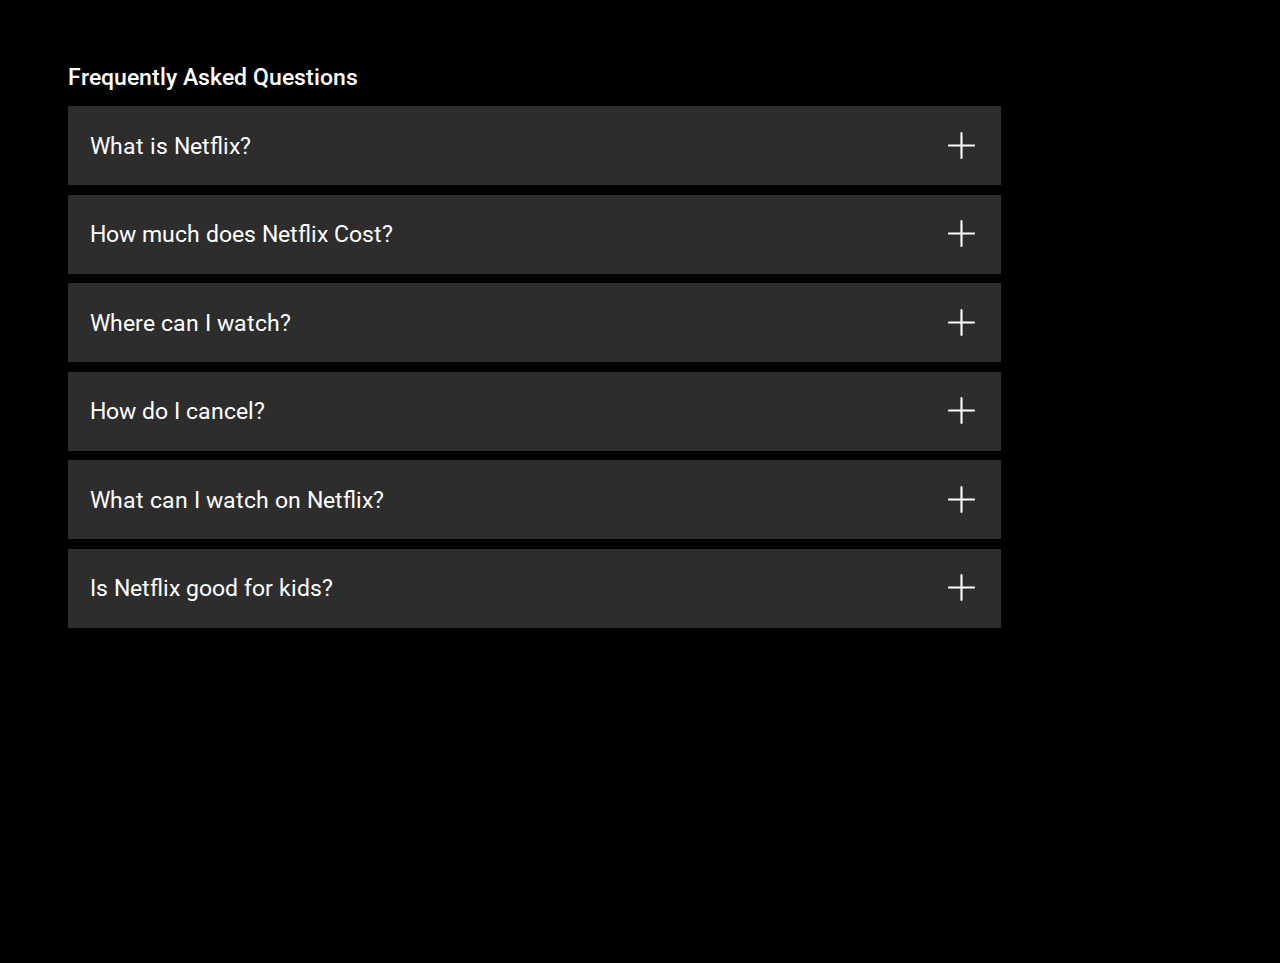
==== components/faq.html @ 30eda6ee "some changes made" ====
<!DOCTYPE html>
<html lang="en">
<head>
    <meta charset="UTF-8">
    <meta name="viewport" content="width=device-width, initial-scale=1.0">
    <title>Faq Component</title>
    <link rel="stylesheet" href="../css/faq.css">
</head>
<body>
    <section class="faq-component">
        <h2>Frequently Asked Questions</h2>

        <ul class="accordion">
            <li>
                <input type="radio" name="accordion" id="first">
                <label for="first">What is Netflix?</label>
                <span id="plus-cross"></span>
                <div class="content">
                    <h3>Netflix is a streaming service that offers a wide variety of award-winning TV shows, movies, anime, documentaries and more – on thousands of internet-connected devices.</h3>

                    <br><br>
                    <h3>You can watch as much as you want, whenever you want, without a single ad – all for one low monthly price. There's always something new to discover, and new TV shows and movies are added every week!</h3>
                </div>
            </li>
            <li>
                <input type="radio" name="accordion" id="second">
                <label for="second">How much does Netflix Cost?</label>
                <span id="plus-cross"></span>
                <div class="content">
                    <h3>Watch Netflix on your smartphone, tablet, Smart TV, laptop, or streaming device, all for one fixed monthly fee. Plans range from ₹149 to ₹649 a month. No extra costs, no contracts.</h3>
                </div>
            </li>
            <li>
                <input type="radio" name="accordion" id="third">
                <label for="third">Where can I watch?</label>
                <span id="plus-cross"></span>
                <div class="content">
                    <h3>Watch anywhere, anytime. Sign in with your Netflix account to watch instantly on the web at netflix.com from your personal computer or on any internet-connected device that offers the Netflix app, including smart TVs, smartphones, tablets, streaming media players and game consoles.</h3>

                    <br><br>
                    <h3>You can also download your favourite shows with the iOS, Android, or Windows 10 app. Use downloads to watch while you're on the go and without an internet connection. Take Netflix with you anywhere.</h3>
                </div>
            </li>
            <li>
                <input type="radio" name="accordion" id="fourth">
                <label for="fourth">How do I cancel?</label>
                <span id="plus-cross"></span>
                <div class="content">
                    <h3>Netflix is flexible. There are no annoying contracts and no commitments. You can easily cancel your account online in two clicks. There are no cancellation fees – start or stop your account anytime.</h3>
                </div>
            </li>
            <li>
                <input type="radio" name="accordion" id="fifth">
                <label for="fifth">What can I watch on Netflix?</label>
                <span id="plus-cross"></span>
                <div class="content">
                    <h3>Netflix has an extensive library of feature films, documentaries, TV shows, anime, award-winning Netflix originals, and more. Watch as much as you want, anytime you want.</h3>
                </div>
            </li>
            <li>
                <input type="radio" name="accordion" id="sixth">
                <label for="sixth">Is Netflix good for kids?</label>
                <span id="plus-cross"></span>
                <div class="content">
                    <h3>The Netflix Kids experience is included in your membership to give parents control while kids enjoy family-friendly TV shows and films in their own space.</h3>

                    <br><br>
                    <h3>Kids profiles come with PIN-protected parental controls that let you restrict the maturity rating of content kids can watch and block specific titles you don’t want kids to see.</h3>
                </div>
            </li>
        </ul>
    </section>
    
</body>
</html>
---- css/faq.css ----
@import url('https://fonts.googleapis.com/css2?family=Roboto:wght@400;500;700;900&display=swap');
/* Color Palette */

:root{
    --primary-color: #E50914;
    --primary-color-hover: #c70e17;
    --secondary-color: #000;
    --primary-text-color: #fff;
    --secondary-text-color: #b3b3b3;
    --acent-color: #2D2D2D;
}


/* Starting of CSS */

*{
    margin: 0;
    padding: 0;
    box-sizing: border-box;
    text-decoration: none;
}

html{
    font-size: 16px;
}

body{
    font-family: 'Roboto', sans-serif;
    text-decoration: none;
    background-color: var(--secondary-color);
    scroll-behavior: smooth;
    width: 100%;
    height: 100dvh;
    padding: 0rem 10.5rem 0rem 9.25rem;
}

.faq-component{
    margin-top: 4.2rem;
    width: 100%;
    padding: 0 18.5% 0 0;
}

.faq-component > h2{
    color: var(--primary-text-color);
    font-size: 1.55rem;
    margin-bottom: 1rem;
}

.accordion{
    width: 100%;
}

.accordion li{
    list-style: none;
    background-color: var(--acent-color);
    position: relative;
    margin-top: 0.5rem;
    
}

.accordion li label{
    color: var(--primary-text-color);
    font-size: 1.55rem;
    font-weight: 400;
    padding: 1.7rem 1.5rem;
    display: block;
    border-bottom: 2px solid var(--secondary-color);
    cursor: pointer;
    transition: background-color 0.1s linear;
}

.accordion li label:hover{
    background-color: #494848;
}

.accordion li input[type="radio"]{
    display: none;
}

.accordion li #plus-cross{
    position: absolute;
    background-image: url("../assests/plus.svg");
    background-size: cover;
    top: 1.7rem;
    right: 1.7rem;
    width: 1.8rem;
    height: 1.8rem;
    /* transform: rotate(45deg); */
}

.accordion .content{
    display: none;
}

.content h3{
    color: var(--primary-text-color);
    font-size: 1.55rem;
    font-weight: 400;
}

.accordion input[type="radio"]:checked ~ .content{
    display: block;
    padding: 1.5rem;
}
.accordion input[type="radio"]:checked ~ #plus-cross{
    transform: rotate(45deg);
}

/* Responsiveness */

@media screen and (max-width: 1280px){
    html{
        font-size: 15px;
    }
    body{
        padding: 0rem 4.5rem 0rem 4.5rem;
    }
    .faq-component > h2{
        font-weight: 500;
    }
}

@media screen and (max-width: 960px){
    html{
        font-size: 11px;
    }
    body{
        padding: 0rem 2rem;
    }
    .faq-component{
        padding: 0;
    }
    .faq-component > h2{
        font-weight: 400;
    }
}

@media screen and (max-width: 960px){
    html{
        font-size: 11px;
    }
    body{
        padding: 0rem 1.5rem;
    }
}
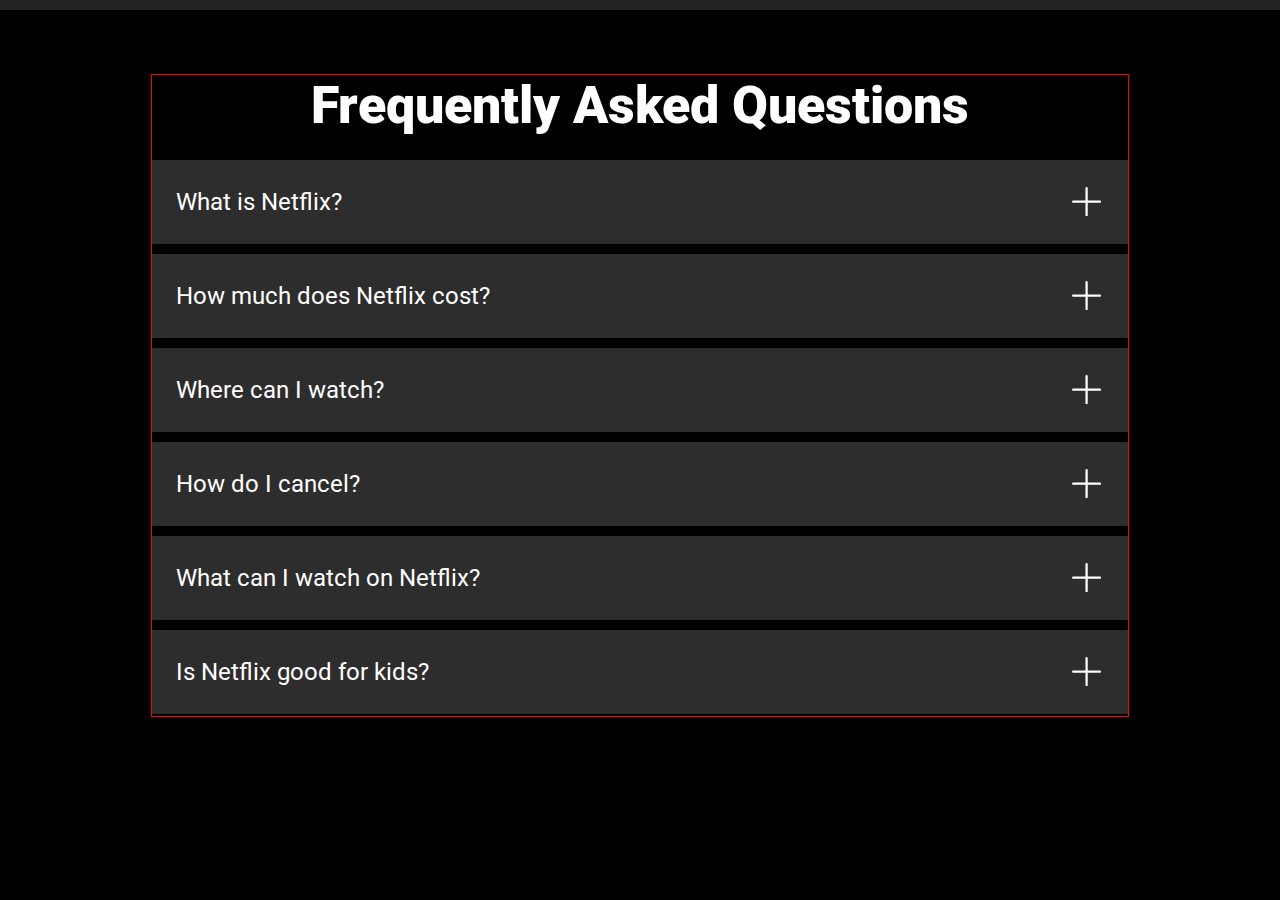
==== commit 4f1ca7d3: "faq-component made responsive" ====
--- a/components/faq.html
+++ b/components/faq.html
@@ -7,68 +7,71 @@
     <link rel="stylesheet" href="../css/faq.css">
 </head>
 <body>
-    <section class="faq-component">
-        <h2>Frequently Asked Questions</h2>
+    <div class="section-divider"></div>
 
-        <ul class="accordion">
-            <li>
-                <input type="radio" name="accordion" id="first">
-                <label for="first">What is Netflix?</label>
-                <span id="plus-cross"></span>
-                <div class="content">
-                    <h3>Netflix is a streaming service that offers a wide variety of award-winning TV shows, movies, anime, documentaries and more – on thousands of internet-connected devices.</h3>
-
-                    <br><br>
-                    <h3>You can watch as much as you want, whenever you want, without a single ad – all for one low monthly price. There's always something new to discover, and new TV shows and movies are added every week!</h3>
-                </div>
-            </li>
-            <li>
-                <input type="radio" name="accordion" id="second">
-                <label for="second">How much does Netflix Cost?</label>
-                <span id="plus-cross"></span>
-                <div class="content">
-                    <h3>Watch Netflix on your smartphone, tablet, Smart TV, laptop, or streaming device, all for one fixed monthly fee. Plans range from ₹149 to ₹649 a month. No extra costs, no contracts.</h3>
-                </div>
-            </li>
-            <li>
-                <input type="radio" name="accordion" id="third">
-                <label for="third">Where can I watch?</label>
-                <span id="plus-cross"></span>
-                <div class="content">
-                    <h3>Watch anywhere, anytime. Sign in with your Netflix account to watch instantly on the web at netflix.com from your personal computer or on any internet-connected device that offers the Netflix app, including smart TVs, smartphones, tablets, streaming media players and game consoles.</h3>
-
-                    <br><br>
-                    <h3>You can also download your favourite shows with the iOS, Android, or Windows 10 app. Use downloads to watch while you're on the go and without an internet connection. Take Netflix with you anywhere.</h3>
-                </div>
-            </li>
-            <li>
-                <input type="radio" name="accordion" id="fourth">
-                <label for="fourth">How do I cancel?</label>
-                <span id="plus-cross"></span>
-                <div class="content">
-                    <h3>Netflix is flexible. There are no annoying contracts and no commitments. You can easily cancel your account online in two clicks. There are no cancellation fees – start or stop your account anytime.</h3>
-                </div>
-            </li>
-            <li>
-                <input type="radio" name="accordion" id="fifth">
-                <label for="fifth">What can I watch on Netflix?</label>
-                <span id="plus-cross"></span>
-                <div class="content">
-                    <h3>Netflix has an extensive library of feature films, documentaries, TV shows, anime, award-winning Netflix originals, and more. Watch as much as you want, anytime you want.</h3>
-                </div>
-            </li>
-            <li>
-                <input type="radio" name="accordion" id="sixth">
-                <label for="sixth">Is Netflix good for kids?</label>
-                <span id="plus-cross"></span>
-                <div class="content">
-                    <h3>The Netflix Kids experience is included in your membership to give parents control while kids enjoy family-friendly TV shows and films in their own space.</h3>
-
-                    <br><br>
-                    <h3>Kids profiles come with PIN-protected parental controls that let you restrict the maturity rating of content kids can watch and block specific titles you don’t want kids to see.</h3>
-                </div>
-            </li>
-        </ul>
+    <section class="faq-layout">
+        <div class="faq-component">
+            <h2>Frequently Asked Questions</h2>
+            <ul class="accordion">
+                <li>
+                    <input type="radio" name="accordion" id="first">
+                    <label for="first">What is Netflix?</label>
+                    <span id="plus-cross"></span>
+                    <div class="content">
+                        <h3>Netflix is a streaming service that offers a wide variety of award-winning TV shows, movies, anime, documentaries and more – on thousands of internet-connected devices.</h3>
+    
+                        <br><br>
+                        <h3>You can watch as much as you want, whenever you want, without a single ad – all for one low monthly price. There's always something new to discover, and new TV shows and movies are added every week!</h3>
+                    </div>
+                </li>
+                <li>
+                    <input type="radio" name="accordion" id="second">
+                    <label for="second">How much does Netflix cost?</label>
+                    <span id="plus-cross"></span>
+                    <div class="content">
+                        <h3>Watch Netflix on your smartphone, tablet, Smart TV, laptop, or streaming device, all for one fixed monthly fee. Plans range from ₹149 to ₹649 a month. No extra costs, no contracts.</h3>
+                    </div>
+                </li>
+                <li>
+                    <input type="radio" name="accordion" id="third">
+                    <label for="third">Where can I watch?</label>
+                    <span id="plus-cross"></span>
+                    <div class="content">
+                        <h3>Watch anywhere, anytime. Sign in with your Netflix account to watch instantly on the web at netflix.com from your personal computer or on any internet-connected device that offers the Netflix app, including smart TVs, smartphones, tablets, streaming media players and game consoles.</h3>
+    
+                        <br><br>
+                        <h3>You can also download your favourite shows with the iOS, Android, or Windows 10 app. Use downloads to watch while you're on the go and without an internet connection. Take Netflix with you anywhere.</h3>
+                    </div>
+                </li>
+                <li>
+                    <input type="radio" name="accordion" id="fourth">
+                    <label for="fourth">How do I cancel?</label>
+                    <span id="plus-cross"></span>
+                    <div class="content">
+                        <h3>Netflix is flexible. There are no annoying contracts and no commitments. You can easily cancel your account online in two clicks. There are no cancellation fees – start or stop your account anytime.</h3>
+                    </div>
+                </li>
+                <li>
+                    <input type="radio" name="accordion" id="fifth">
+                    <label for="fifth">What can I watch on Netflix?</label>
+                    <span id="plus-cross"></span>
+                    <div class="content">
+                        <h3>Netflix has an extensive library of feature films, documentaries, TV shows, anime, award-winning Netflix originals, and more. Watch as much as you want, anytime you want.</h3>
+                    </div>
+                </li>
+                <li>
+                    <input type="radio" name="accordion" id="sixth">
+                    <label for="sixth">Is Netflix good for kids?</label>
+                    <span id="plus-cross"></span>
+                    <div class="content">
+                        <h3>The Netflix Kids experience is included in your membership to give parents control while kids enjoy family-friendly TV shows and films in their own space.</h3>
+    
+                        <br><br>
+                        <h3>Kids profiles come with PIN-protected parental controls that let you restrict the maturity rating of content kids can watch and block specific titles you don’t want kids to see.</h3>
+                    </div>
+                </li>
+            </ul>
+        </div>
     </section>
     
 </body>
--- a/css/faq.css
+++ b/css/faq.css
@@ -7,7 +7,7 @@
     --secondary-color: #000;
     --primary-text-color: #fff;
     --secondary-text-color: #b3b3b3;
-    --acent-color: #2D2D2D;
+    --acent-color: #232323;
 }
 
 
@@ -30,20 +30,33 @@
     background-color: var(--secondary-color);
     scroll-behavior: smooth;
     width: 100%;
-    height: 100dvh;
-    padding: 0rem 10.5rem 0rem 9.25rem;
+   
+    /* padding: 0rem 10.5rem 0rem 9.25rem; */
+}
+.section-divider{
+    width: 100%;
+    height: 0.6rem;
+    background-color: var(--acent-color);
+}
+
+.faq-layout{
+    width: 100%;
+    padding: 4rem 11.8%;
+    display: flex;
+    justify-content: center;
 }
 
 .faq-component{
-    margin-top: 4.2rem;
     width: 100%;
-    padding: 0 18.5% 0 0;
+    border: 1px solid red;
 }
 
 .faq-component > h2{
     color: var(--primary-text-color);
-    font-size: 1.55rem;
-    margin-bottom: 1rem;
+    font-size: 3.25rem;
+    font-weight: 900;
+    margin-bottom: 1.5rem;
+    text-align: center;
 }
 
 .accordion{
@@ -52,7 +65,7 @@
 
 .accordion li{
     list-style: none;
-    background-color: var(--acent-color);
+    background-color: #2D2D2D;
     position: relative;
     margin-top: 0.5rem;
     
@@ -60,9 +73,9 @@
 
 .accordion li label{
     color: var(--primary-text-color);
-    font-size: 1.55rem;
+    font-size: 1.48rem;
     font-weight: 400;
-    padding: 1.7rem 1.5rem;
+    padding: 1.8rem 1.4rem 1.7rem 1.5rem;
     display: block;
     border-bottom: 2px solid var(--secondary-color);
     cursor: pointer;
@@ -94,7 +107,7 @@
 
 .content h3{
     color: var(--primary-text-color);
-    font-size: 1.55rem;
+    font-size: 1.48rem;
     font-weight: 400;
 }
 
@@ -108,38 +121,45 @@
 
 /* Responsiveness */
 
-@media screen and (max-width: 1280px){
-    html{
-        font-size: 15px;
-    }
-    body{
-        padding: 0rem 4.5rem 0rem 4.5rem;
+@media screen and (max-width: 1279px){
+    .faq-layout{
+        padding: 4rem 3%;
     }
     .faq-component > h2{
-        font-weight: 500;
+        font-size: 3.2rem;
     }
+    .accordion li label{
+        font-size: 1.55rem;
+    }
+   
 }
 
 @media screen and (max-width: 960px){
     html{
-        font-size: 11px;
+        font-size: 13px;
     }
-    body{
-        padding: 0rem 2rem;
-    }
-    .faq-component{
-        padding: 0;
+    .faq-layout{
+        padding: 5rem 3.5%;
     }
     .faq-component > h2{
-        font-weight: 400;
+        font-size: 2.6rem;
+        margin-bottom: 2rem;
+    }
+    .accordion li label{
+        font-size: 1.4rem;
+        padding: 1.9rem 1.4rem 1.9rem 1.7rem;
+    }
+    .accordion li #plus-cross{
+        width: 1.75rem;
+        right: 2rem;
     }
 }
 
-@media screen and (max-width: 960px){
+@media screen and (max-width: 480px){
     html{
-        font-size: 11px;
+        font-size: 13px;
     }
-    body{
-        padding: 0rem 1.5rem;
+    .faq-layout{
+        padding: 4rem 5.5%;
     }
 }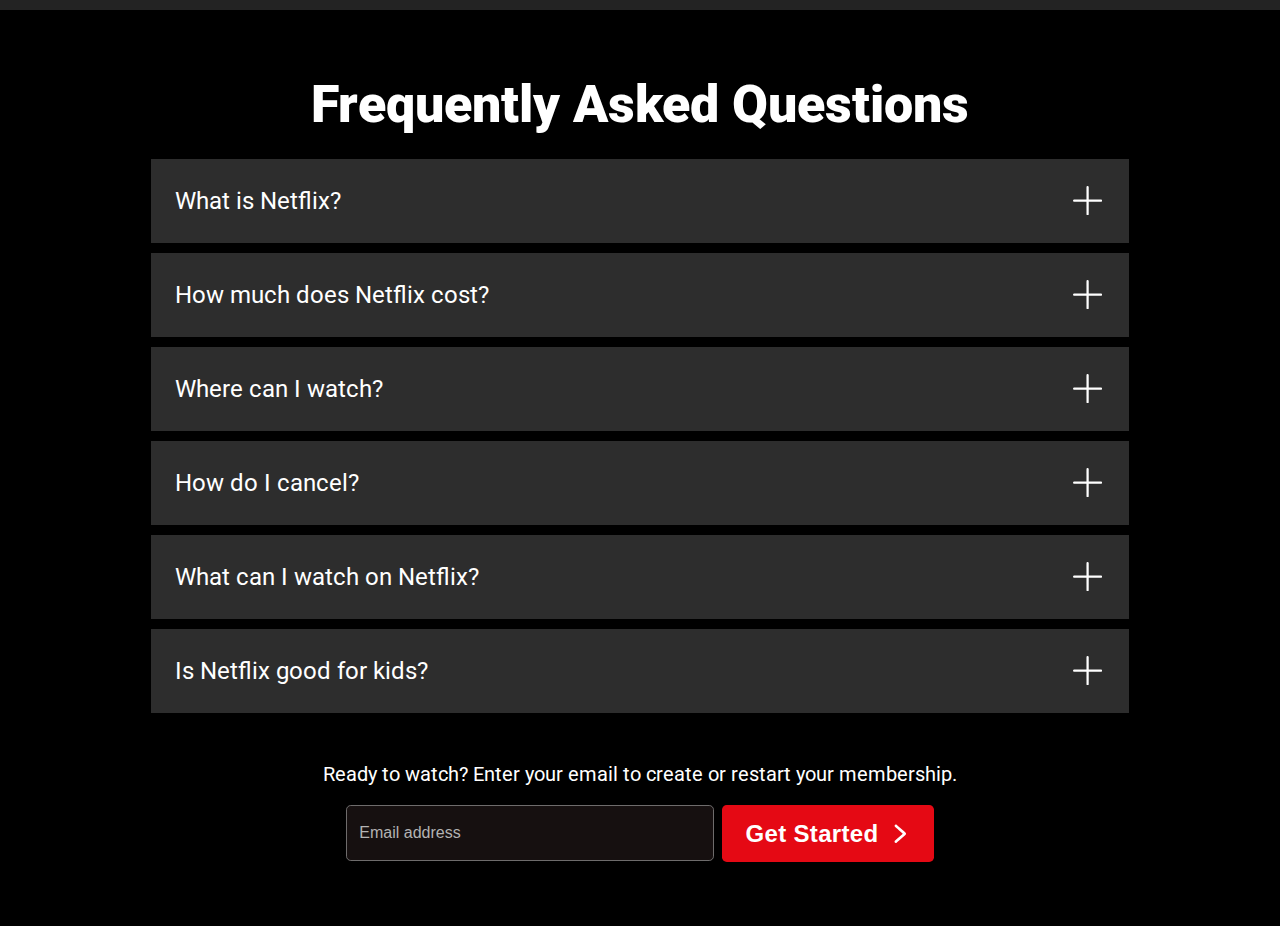
==== commit ba420304: "added footer component" ====
--- a/components/faq.html
+++ b/components/faq.html
@@ -71,6 +71,17 @@
                     </div>
                 </li>
             </ul>
+
+            <br>
+
+            <p class="form-heading">Ready to watch? Enter your email to create or restart your membership.</p>
+                    <form class="subscription-form" action="#">
+                        <div>
+                            <input type="email" placeholder="Email address">
+                            <input type="submit" value="Get Started">
+                            <span id="right-arrow"></span>
+                        </div>
+                    </form>
         </div>
     </section>
     
--- a/css/faq.css
+++ b/css/faq.css
@@ -30,8 +30,6 @@
     background-color: var(--secondary-color);
     scroll-behavior: smooth;
     width: 100%;
-   
-    /* padding: 0rem 10.5rem 0rem 9.25rem; */
 }
 .section-divider{
     width: 100%;
@@ -48,7 +46,6 @@
 
 .faq-component{
     width: 100%;
-    border: 1px solid red;
 }
 
 .faq-component > h2{
@@ -98,7 +95,6 @@
     right: 1.7rem;
     width: 1.8rem;
     height: 1.8rem;
-    /* transform: rotate(45deg); */
 }
 
 .accordion .content{
@@ -119,9 +115,96 @@
     transform: rotate(45deg);
 }
 
+
+/* Subscription box Starts*/
+/* Have to remove this when combined */
+
+.form-heading{
+    color: var(--primary-text-color);
+    text-align: center;
+    font-size: 1.25rem;
+    font-weight: 400;
+    margin-top: 1.8rem;
+}
+
+.subscription-form{
+    display: flex;
+    justify-content: center;
+    align-items: center;
+    padding-top: 1.2rem;
+    position: relative;
+}
+
+.subscription-form input[type="submit"]{
+    margin-left: 0.5rem;
+    background-color: var(--primary-color);
+    color: var(--primary-text-color);
+    padding: 0.9rem 3.5rem 0.9rem 1.5rem;
+    border-radius: 0.3rem;
+    outline: none;
+    border: none;
+    cursor: pointer;
+    font-size: 1.5rem;
+    font-weight: 700;
+    letter-spacing: 0.02rem;
+}
+
+.subscription-form > div{
+    position: relative;
+    display: flex;
+}
+.subscription-form > div #right-arrow{
+    position: absolute;
+    top: 0.8rem;
+    right: 1.2rem;
+    width: 1.9rem;
+    height: 1.9rem;
+    background-image: url('../assests/right-arrow.svg');
+    background-size: cover;
+}
+
+
+.subscription-form input[type="submit"]:hover{
+    background-color: var(--primary-color-hover);
+}
+
+
+.subscription-form input[type="email"]{
+    width: 23rem;
+    height: 3.5rem;
+    border-radius: 0.3rem;
+    outline: none;
+    border: 0.1px solid rgb(110, 108, 108);
+    background-color: rgba(32, 23, 23, 0.7);
+    padding: 1rem 0.8rem;
+}
+
+.subscription-form input[type="email"]::placeholder{
+    color: var(--secondary-text-color);
+    font-weight: 400;
+    font-size: 1rem;
+}
+
+.subscription-form input[type="email"]::placeholder:focus::-webkit-input-placeholder{
+    transition: 0.5s 0.5s ease;
+    opacity: 0;
+}
+
+.subscription-form input[type="email"]:focus{
+    border: 2px solid var(--primary-text-color);
+    color: var(--primary-text-color);
+}
+
+/* Subscription box Ends*/
+
+
+
 /* Responsiveness */
 
 @media screen and (max-width: 1279px){
+    html{
+        font-size: 16px;
+    }
     .faq-layout{
         padding: 4rem 3%;
     }
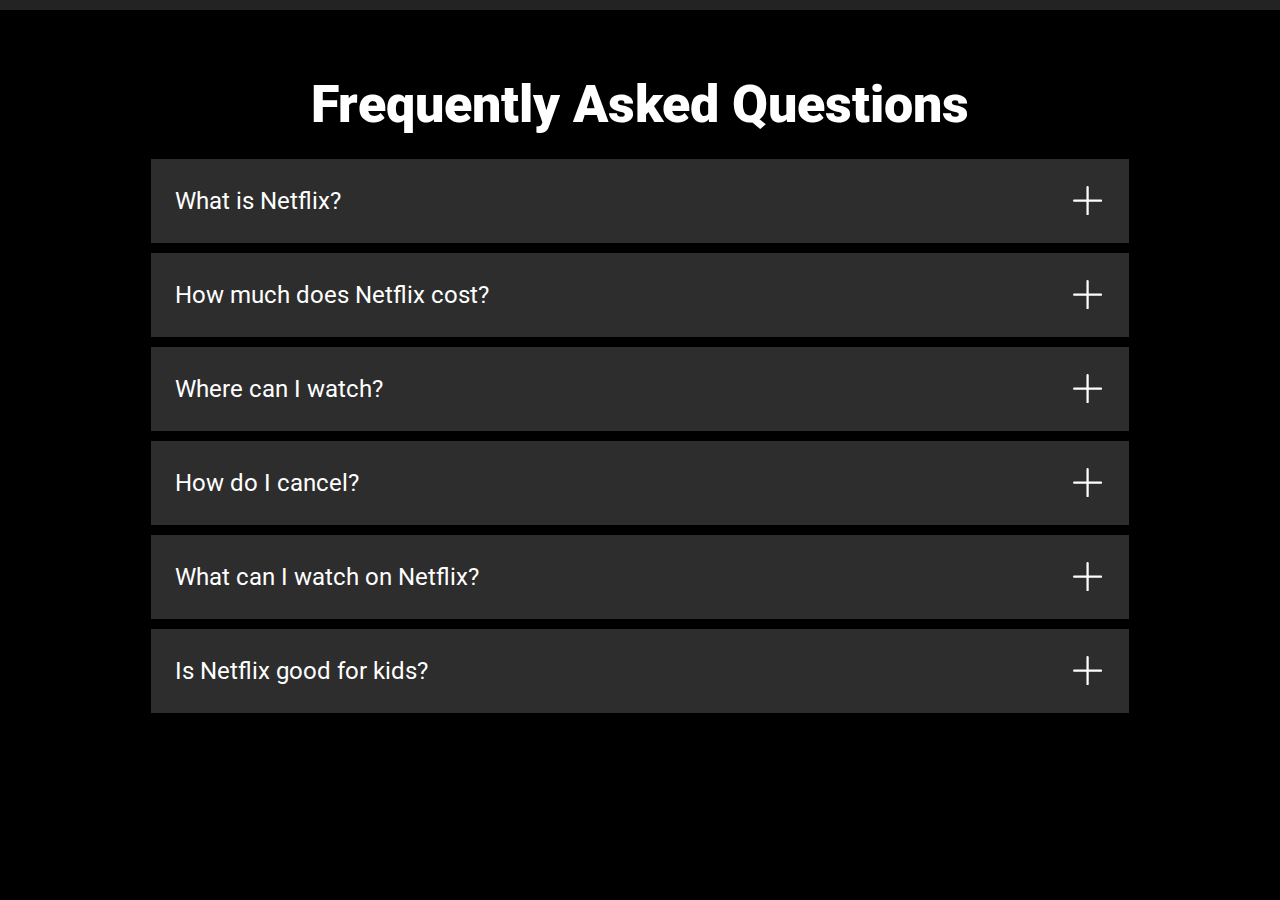
==== commit b2ff8e21: "All Responsive Components gets merge" ====
--- a/components/faq.html
+++ b/components/faq.html
@@ -8,6 +8,8 @@
 </head>
 <body>
     <div class="section-divider"></div>
+
+    <!-- FAQ Component Starts ... -->
 
     <section class="faq-layout">
         <div class="faq-component">
@@ -20,7 +22,7 @@
                     <div class="content">
                         <h3>Netflix is a streaming service that offers a wide variety of award-winning TV shows, movies, anime, documentaries and more – on thousands of internet-connected devices.</h3>
     
-                        <br><br>
+                        <br>
                         <h3>You can watch as much as you want, whenever you want, without a single ad – all for one low monthly price. There's always something new to discover, and new TV shows and movies are added every week!</h3>
                     </div>
                 </li>
@@ -39,7 +41,7 @@
                     <div class="content">
                         <h3>Watch anywhere, anytime. Sign in with your Netflix account to watch instantly on the web at netflix.com from your personal computer or on any internet-connected device that offers the Netflix app, including smart TVs, smartphones, tablets, streaming media players and game consoles.</h3>
     
-                        <br><br>
+                        <br>
                         <h3>You can also download your favourite shows with the iOS, Android, or Windows 10 app. Use downloads to watch while you're on the go and without an internet connection. Take Netflix with you anywhere.</h3>
                     </div>
                 </li>
@@ -66,24 +68,15 @@
                     <div class="content">
                         <h3>The Netflix Kids experience is included in your membership to give parents control while kids enjoy family-friendly TV shows and films in their own space.</h3>
     
-                        <br><br>
+                        <br>
                         <h3>Kids profiles come with PIN-protected parental controls that let you restrict the maturity rating of content kids can watch and block specific titles you don’t want kids to see.</h3>
                     </div>
                 </li>
             </ul>
-
-            <br>
-
-            <p class="form-heading">Ready to watch? Enter your email to create or restart your membership.</p>
-                    <form class="subscription-form" action="#">
-                        <div>
-                            <input type="email" placeholder="Email address">
-                            <input type="submit" value="Get Started">
-                            <span id="right-arrow"></span>
-                        </div>
-                    </form>
         </div>
     </section>
+
+    <!-- FAQ component Ends ... -->
     
 </body>
 </html>--- a/css/faq.css
+++ b/css/faq.css
@@ -37,17 +37,17 @@
     background-color: var(--acent-color);
 }
 
+/* FAQ Component Starts ... */
+
 .faq-layout{
     width: 100%;
     padding: 4rem 11.8%;
     display: flex;
     justify-content: center;
 }
-
 .faq-component{
     width: 100%;
 }
-
 .faq-component > h2{
     color: var(--primary-text-color);
     font-size: 3.25rem;
@@ -55,11 +55,9 @@
     margin-bottom: 1.5rem;
     text-align: center;
 }
-
 .accordion{
     width: 100%;
 }
-
 .accordion li{
     list-style: none;
     background-color: #2D2D2D;
@@ -67,7 +65,6 @@
     margin-top: 0.5rem;
     
 }
-
 .accordion li label{
     color: var(--primary-text-color);
     font-size: 1.48rem;
@@ -78,15 +75,12 @@
     cursor: pointer;
     transition: background-color 0.1s linear;
 }
-
 .accordion li label:hover{
     background-color: #494848;
 }
-
 .accordion li input[type="radio"]{
     display: none;
 }
-
 .accordion li #plus-cross{
     position: absolute;
     background-image: url("../assests/plus.svg");
@@ -96,17 +90,14 @@
     width: 1.8rem;
     height: 1.8rem;
 }
-
 .accordion .content{
     display: none;
 }
-
 .content h3{
     color: var(--primary-text-color);
     font-size: 1.48rem;
     font-weight: 400;
 }
-
 .accordion input[type="radio"]:checked ~ .content{
     display: block;
     padding: 1.5rem;
@@ -115,96 +106,14 @@
     transform: rotate(45deg);
 }
 
-
-/* Subscription box Starts*/
-/* Have to remove this when combined */
-
-.form-heading{
-    color: var(--primary-text-color);
-    text-align: center;
-    font-size: 1.25rem;
-    font-weight: 400;
-    margin-top: 1.8rem;
-}
-
-.subscription-form{
-    display: flex;
-    justify-content: center;
-    align-items: center;
-    padding-top: 1.2rem;
-    position: relative;
-}
-
-.subscription-form input[type="submit"]{
-    margin-left: 0.5rem;
-    background-color: var(--primary-color);
-    color: var(--primary-text-color);
-    padding: 0.9rem 3.5rem 0.9rem 1.5rem;
-    border-radius: 0.3rem;
-    outline: none;
-    border: none;
-    cursor: pointer;
-    font-size: 1.5rem;
-    font-weight: 700;
-    letter-spacing: 0.02rem;
-}
-
-.subscription-form > div{
-    position: relative;
-    display: flex;
-}
-.subscription-form > div #right-arrow{
-    position: absolute;
-    top: 0.8rem;
-    right: 1.2rem;
-    width: 1.9rem;
-    height: 1.9rem;
-    background-image: url('../assests/right-arrow.svg');
-    background-size: cover;
-}
-
-
-.subscription-form input[type="submit"]:hover{
-    background-color: var(--primary-color-hover);
-}
-
-
-.subscription-form input[type="email"]{
-    width: 23rem;
-    height: 3.5rem;
-    border-radius: 0.3rem;
-    outline: none;
-    border: 0.1px solid rgb(110, 108, 108);
-    background-color: rgba(32, 23, 23, 0.7);
-    padding: 1rem 0.8rem;
-}
-
-.subscription-form input[type="email"]::placeholder{
-    color: var(--secondary-text-color);
-    font-weight: 400;
-    font-size: 1rem;
-}
-
-.subscription-form input[type="email"]::placeholder:focus::-webkit-input-placeholder{
-    transition: 0.5s 0.5s ease;
-    opacity: 0;
-}
-
-.subscription-form input[type="email"]:focus{
-    border: 2px solid var(--primary-text-color);
-    color: var(--primary-text-color);
-}
-
-/* Subscription box Ends*/
-
-
+/* FAQ Component Ends ... */
 
 /* Responsiveness */
 
 @media screen and (max-width: 1279px){
-    html{
-        font-size: 16px;
-    }
+    
+    /* FAQ Component */
+
     .faq-layout{
         padding: 4rem 3%;
     }
@@ -218,31 +127,35 @@
 }
 
 @media screen and (max-width: 960px){
-    html{
-        font-size: 13px;
-    }
+    
+    /* FAQ Component */
+
     .faq-layout{
-        padding: 5rem 3.5%;
+        padding: 4rem 3.5%;
     }
     .faq-component > h2{
-        font-size: 2.6rem;
-        margin-bottom: 2rem;
+        font-size: 2.1rem;
+        margin-bottom: 1.5rem;
     }
     .accordion li label{
-        font-size: 1.4rem;
-        padding: 1.9rem 1.4rem 1.9rem 1.7rem;
+        font-size: 1.15rem;
+        padding: 1.55rem 1.2rem 1.55rem 1.4rem;
     }
     .accordion li #plus-cross{
-        width: 1.75rem;
-        right: 2rem;
+        width: 1.3rem;
+        height: 1.3rem;
+        right: 1.5rem;
+    }
+    .content h3 {
+        font-size: 1.15rem;
     }
 }
 
 @media screen and (max-width: 480px){
-    html{
-        font-size: 13px;
-    }
+    
+    /* FAQ Component */
+    
     .faq-layout{
-        padding: 4rem 5.5%;
+        padding: 3rem 6%;
     }
 }